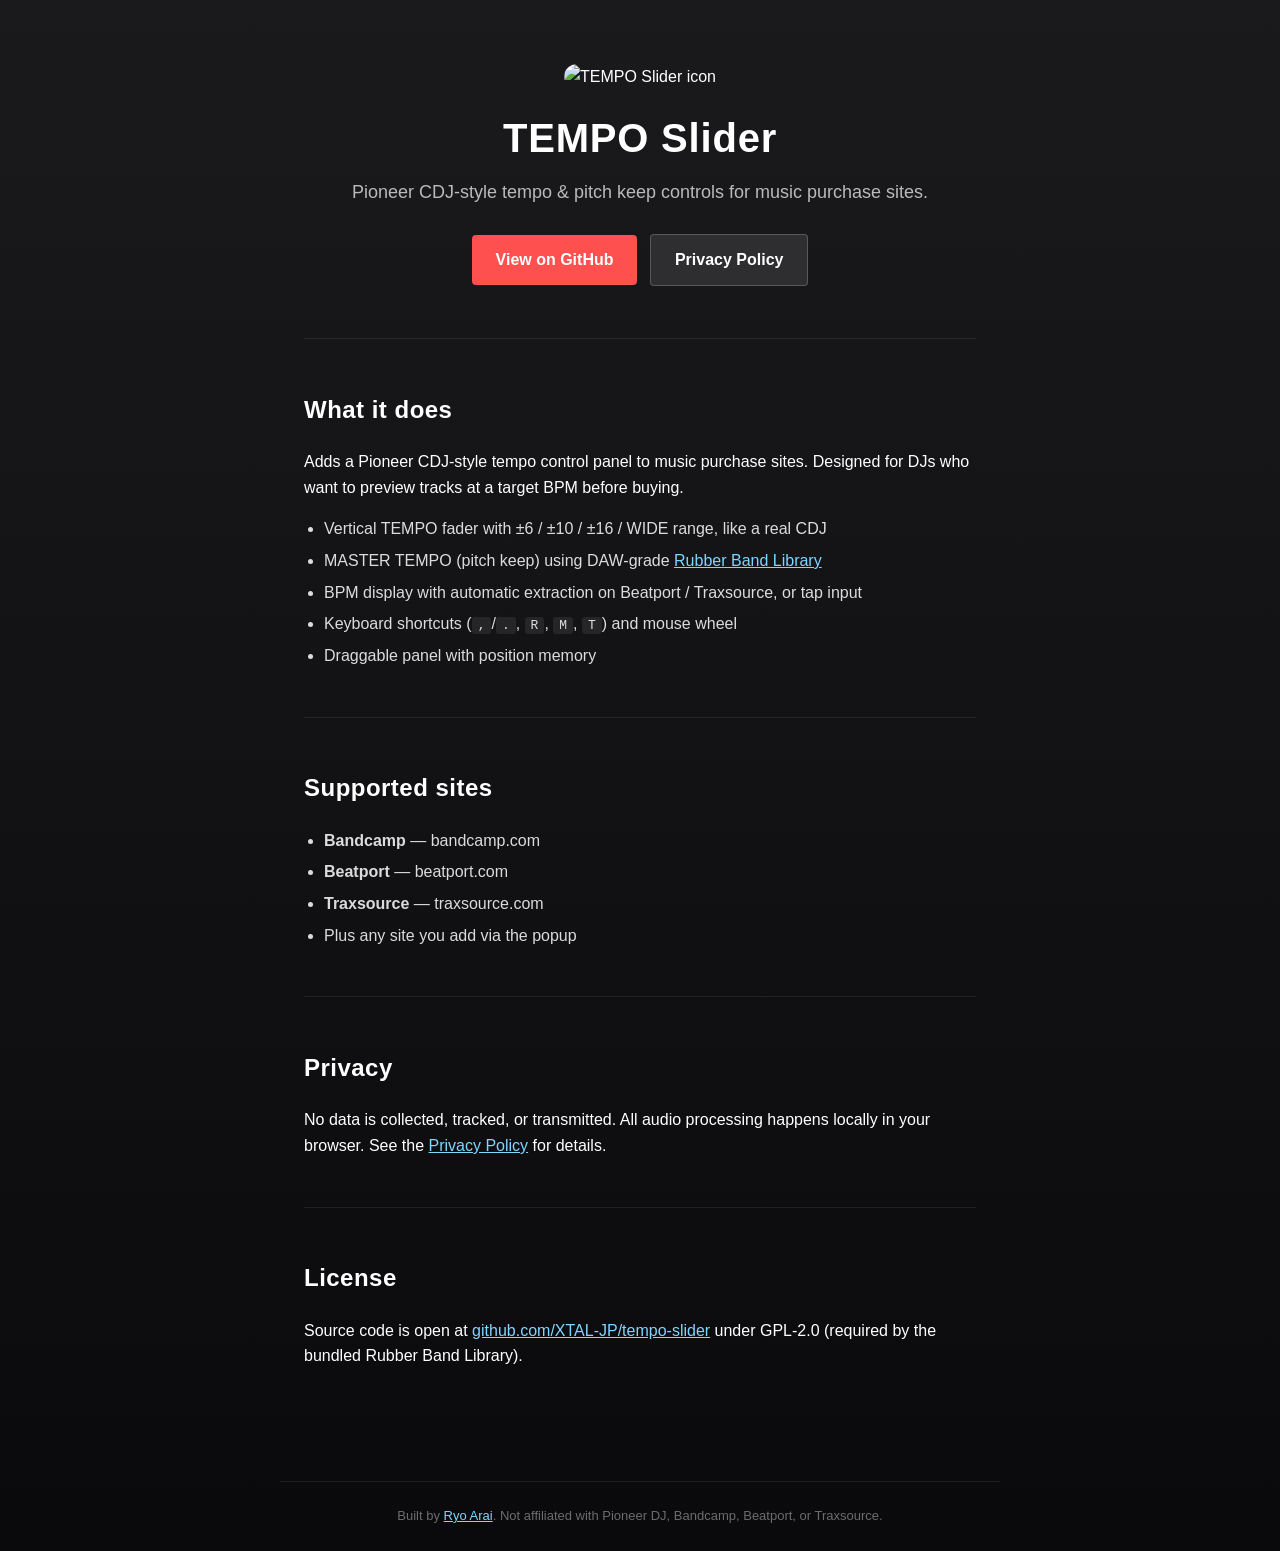
==== docs/index.html @ 85363c74 "chore: update repository URLs for ownership transfer to XTAL-JP Replace github.com/RyoArai/tempo-sli" ====
<!DOCTYPE html>
<html lang="en">
<head>
<meta charset="utf-8">
<meta name="viewport" content="width=device-width, initial-scale=1">
<title>TEMPO Slider — CDJ-style tempo controls for music purchase sites</title>
<style>
  :root { color-scheme: dark; }
  * { box-sizing: border-box; }
  body {
    margin: 0;
    font-family: -apple-system, BlinkMacSystemFont, 'Segoe UI', sans-serif;
    background: linear-gradient(180deg, #1a1a1d 0%, #0a0a0c 100%);
    color: #fff;
    line-height: 1.6;
  }
  header {
    max-width: 720px;
    margin: 0 auto;
    padding: 64px 24px 48px;
    text-align: center;
  }
  header img { width: 96px; height: 96px; border-radius: 18px; }
  h1 { font-size: 40px; margin: 16px 0 8px; letter-spacing: 0.02em; }
  .tagline { color: rgba(255,255,255,0.7); font-size: 18px; margin: 0 0 24px; }
  .cta {
    display: inline-block;
    padding: 12px 24px;
    background: #ff5050;
    color: #fff;
    border-radius: 4px;
    text-decoration: none;
    font-weight: 600;
    margin: 4px;
  }
  .cta.secondary {
    background: rgba(255,255,255,0.1);
    border: 1px solid rgba(255,255,255,0.2);
  }
  main { max-width: 720px; margin: 0 auto; padding: 0 24px 64px; }
  section { padding: 32px 0; border-top: 1px solid rgba(255,255,255,0.08); }
  h2 { font-size: 24px; letter-spacing: 0.02em; }
  ul { padding-left: 20px; color: rgba(255,255,255,0.85); }
  li { margin-bottom: 6px; }
  code, kbd {
    font-family: monospace;
    background: rgba(255,255,255,0.08);
    padding: 1px 6px;
    border-radius: 3px;
    font-size: 13px;
  }
  footer {
    max-width: 720px;
    margin: 0 auto;
    padding: 24px;
    text-align: center;
    color: rgba(255,255,255,0.4);
    font-size: 13px;
    border-top: 1px solid rgba(255,255,255,0.08);
  }
  a { color: #7fd6ff; }
</style>
</head>
<body>
<header>
  <img src="https://raw.githubusercontent.com/XTAL-JP/tempo-slider/main/src/icons/icon-128.png" alt="TEMPO Slider icon">
  <h1>TEMPO Slider</h1>
  <p class="tagline">Pioneer CDJ-style tempo &amp; pitch keep controls for music purchase sites.</p>
  <a class="cta" href="https://github.com/XTAL-JP/tempo-slider">View on GitHub</a>
  <a class="cta secondary" href="privacy.html">Privacy Policy</a>
</header>

<main>
  <section>
    <h2>What it does</h2>
    <p>Adds a Pioneer CDJ-style tempo control panel to music purchase sites. Designed for DJs who want to preview tracks at a target BPM before buying.</p>
    <ul>
      <li>Vertical TEMPO fader with ±6 / ±10 / ±16 / WIDE range, like a real CDJ</li>
      <li>MASTER TEMPO (pitch keep) using DAW-grade <a href="https://breakfastquay.com/rubberband/">Rubber Band Library</a></li>
      <li>BPM display with automatic extraction on Beatport / Traxsource, or tap input</li>
      <li>Keyboard shortcuts (<kbd>,</kbd>/<kbd>.</kbd>, <kbd>R</kbd>, <kbd>M</kbd>, <kbd>T</kbd>) and mouse wheel</li>
      <li>Draggable panel with position memory</li>
    </ul>
  </section>

  <section>
    <h2>Supported sites</h2>
    <ul>
      <li><strong>Bandcamp</strong> — bandcamp.com</li>
      <li><strong>Beatport</strong> — beatport.com</li>
      <li><strong>Traxsource</strong> — traxsource.com</li>
      <li>Plus any site you add via the popup</li>
    </ul>
  </section>

  <section>
    <h2>Privacy</h2>
    <p>No data is collected, tracked, or transmitted. All audio processing happens locally in your browser. See the <a href="privacy.html">Privacy Policy</a> for details.</p>
  </section>

  <section>
    <h2>License</h2>
    <p>Source code is open at <a href="https://github.com/XTAL-JP/tempo-slider">github.com/XTAL-JP/tempo-slider</a> under GPL-2.0 (required by the bundled Rubber Band Library).</p>
  </section>
</main>

<footer>
  Built by <a href="https://github.com/XTAL-JP">Ryo Arai</a>. Not affiliated with Pioneer DJ, Bandcamp, Beatport, or Traxsource.
</footer>
</body>
</html>
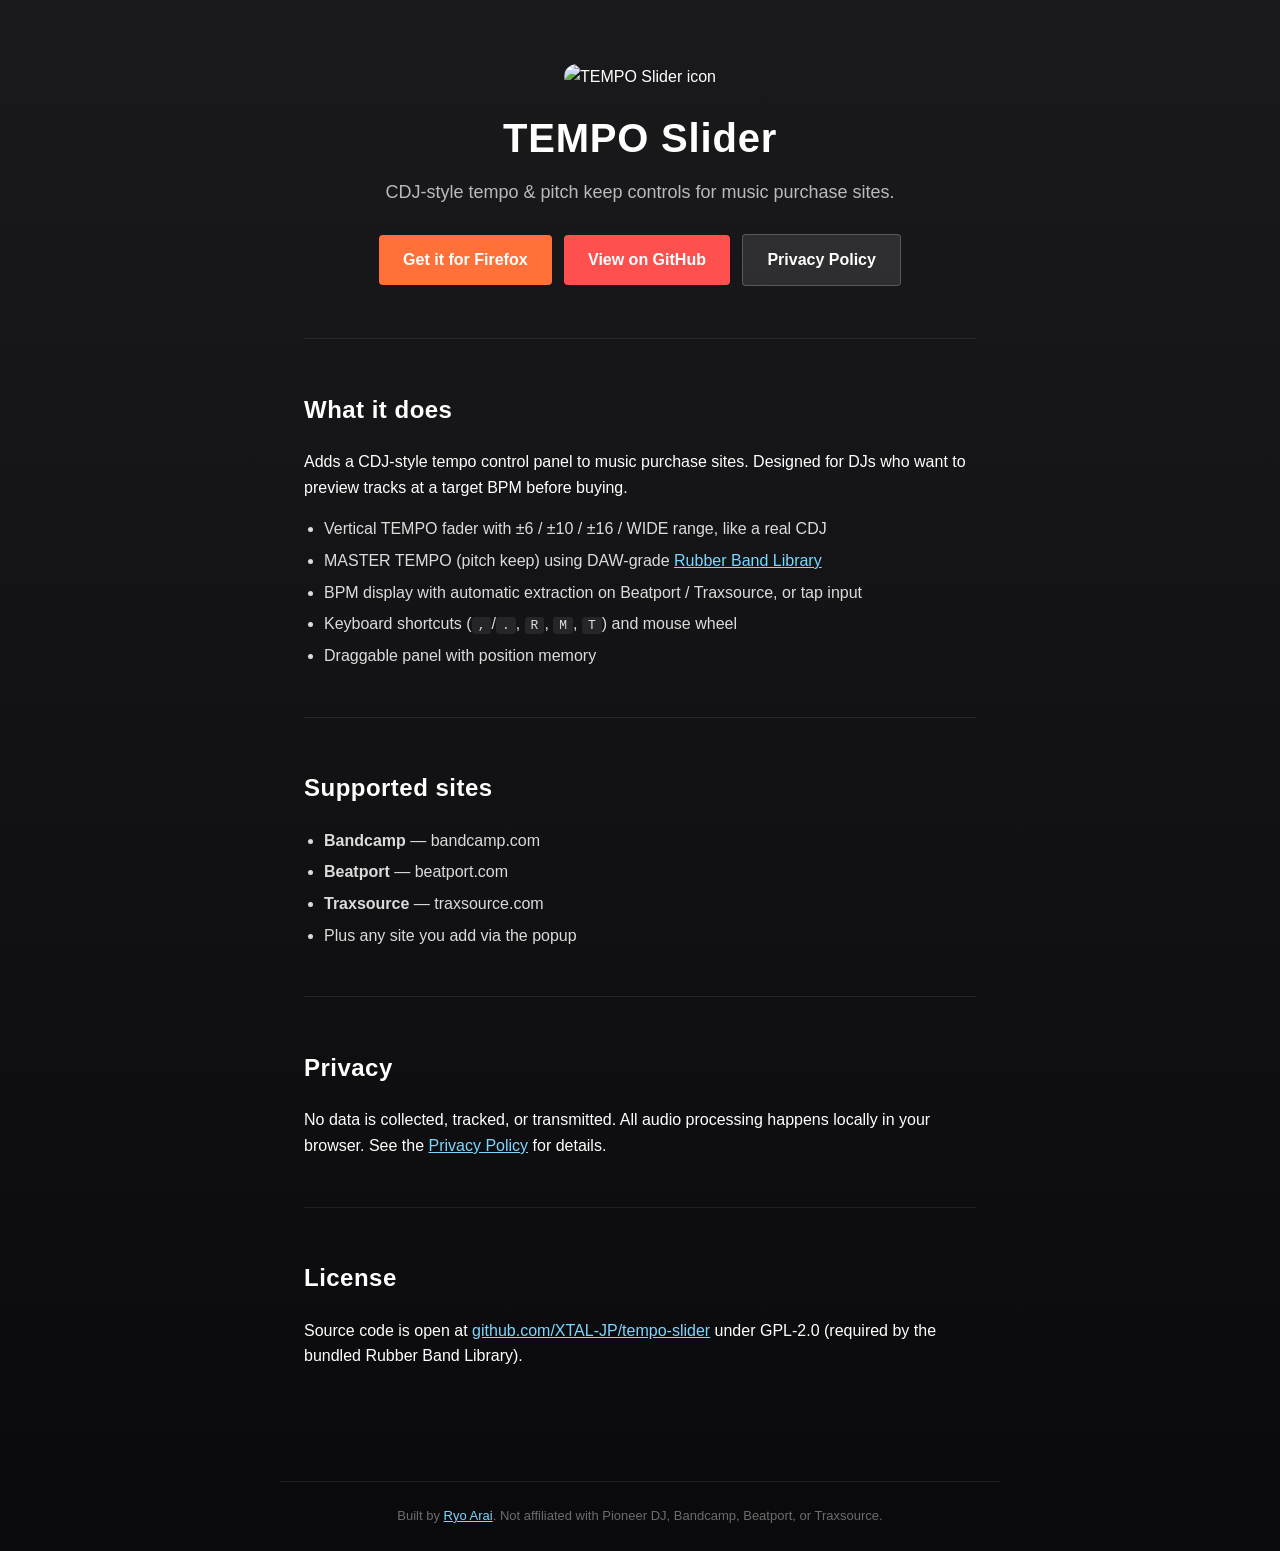
==== commit 890396dc: "docs: Firefox AMO リンクを追加 AMO で v0.6.4 が公開承認されたため、README と GitHub Pages トップに Firefox Add-on リンクを追加。  " ====
--- a/docs/index.html
+++ b/docs/index.html
@@ -37,6 +37,9 @@
     background: rgba(255,255,255,0.1);
     border: 1px solid rgba(255,255,255,0.2);
   }
+  .cta.firefox {
+    background: #ff7139;
+  }
   main { max-width: 720px; margin: 0 auto; padding: 0 24px 64px; }
   section { padding: 32px 0; border-top: 1px solid rgba(255,255,255,0.08); }
   h2 { font-size: 24px; letter-spacing: 0.02em; }
@@ -65,7 +68,8 @@
 <header>
   <img src="https://raw.githubusercontent.com/XTAL-JP/tempo-slider/main/src/icons/icon-128.png" alt="TEMPO Slider icon">
   <h1>TEMPO Slider</h1>
-  <p class="tagline">Pioneer CDJ-style tempo &amp; pitch keep controls for music purchase sites.</p>
+  <p class="tagline">CDJ-style tempo &amp; pitch keep controls for music purchase sites.</p>
+  <a class="cta firefox" href="https://addons.mozilla.org/addon/tempo-slider/">Get it for Firefox</a>
   <a class="cta" href="https://github.com/XTAL-JP/tempo-slider">View on GitHub</a>
   <a class="cta secondary" href="privacy.html">Privacy Policy</a>
 </header>
@@ -73,7 +77,7 @@
 <main>
   <section>
     <h2>What it does</h2>
-    <p>Adds a Pioneer CDJ-style tempo control panel to music purchase sites. Designed for DJs who want to preview tracks at a target BPM before buying.</p>
+    <p>Adds a CDJ-style tempo control panel to music purchase sites. Designed for DJs who want to preview tracks at a target BPM before buying.</p>
     <ul>
       <li>Vertical TEMPO fader with ±6 / ±10 / ±16 / WIDE range, like a real CDJ</li>
       <li>MASTER TEMPO (pitch keep) using DAW-grade <a href="https://breakfastquay.com/rubberband/">Rubber Band Library</a></li>
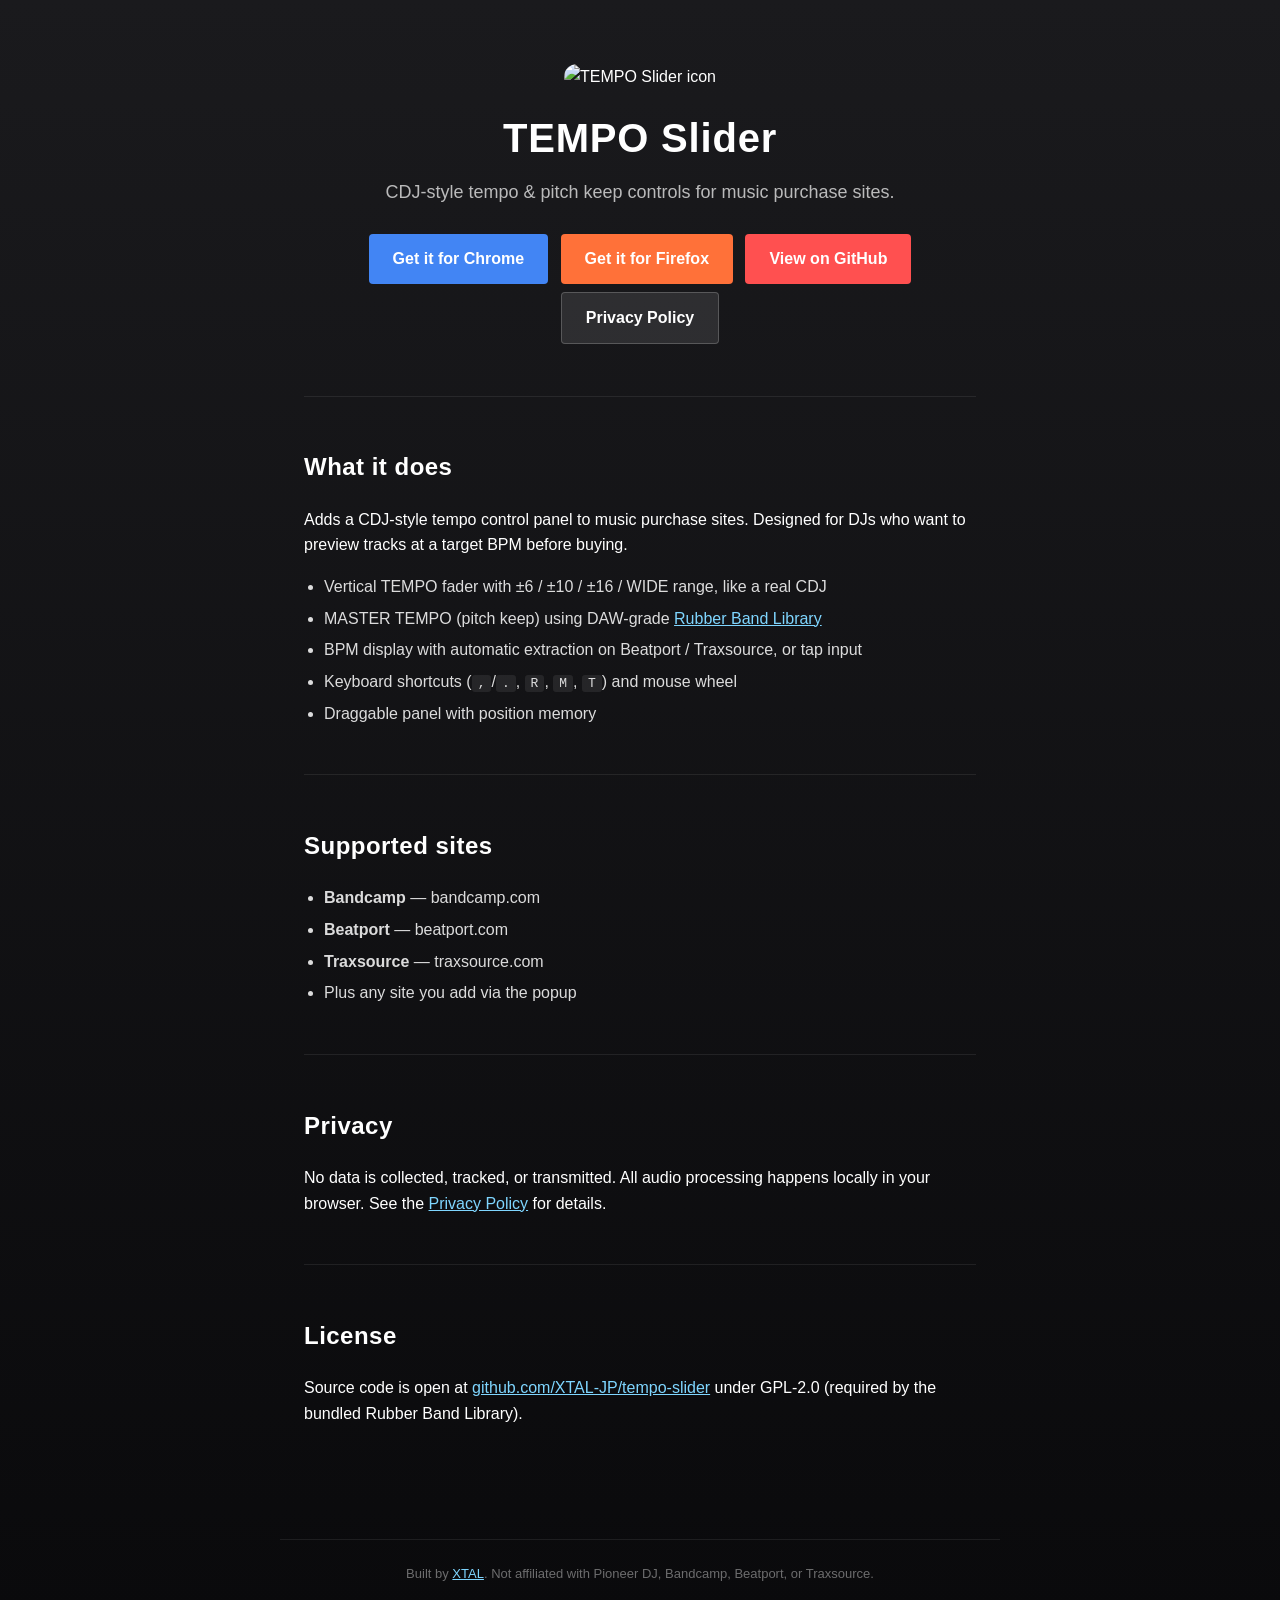
==== commit 2e881b0d: "docs: Chrome Web Store 公開URLを README とランディングページに反映 - README: Chrome Web Store バッジ追加、インストールセクションを再編（ス" ====
--- a/docs/index.html
+++ b/docs/index.html
@@ -37,6 +37,9 @@
     background: rgba(255,255,255,0.1);
     border: 1px solid rgba(255,255,255,0.2);
   }
+  .cta.chrome {
+    background: #4285f4;
+  }
   .cta.firefox {
     background: #ff7139;
   }
@@ -69,6 +72,7 @@
   <img src="https://raw.githubusercontent.com/XTAL-JP/tempo-slider/main/src/icons/icon-128.png" alt="TEMPO Slider icon">
   <h1>TEMPO Slider</h1>
   <p class="tagline">CDJ-style tempo &amp; pitch keep controls for music purchase sites.</p>
+  <a class="cta chrome" href="https://chromewebstore.google.com/detail/tempo-slider/khfoddahloneinahhnejjpjengdaglcl">Get it for Chrome</a>
   <a class="cta firefox" href="https://addons.mozilla.org/addon/tempo-slider/">Get it for Firefox</a>
   <a class="cta" href="https://github.com/XTAL-JP/tempo-slider">View on GitHub</a>
   <a class="cta secondary" href="privacy.html">Privacy Policy</a>
@@ -109,7 +113,7 @@
 </main>
 
 <footer>
-  Built by <a href="https://github.com/XTAL-JP">Ryo Arai</a>. Not affiliated with Pioneer DJ, Bandcamp, Beatport, or Traxsource.
+  Built by <a href="https://github.com/XTAL-JP">XTAL</a>. Not affiliated with Pioneer DJ, Bandcamp, Beatport, or Traxsource.
 </footer>
 </body>
 </html>
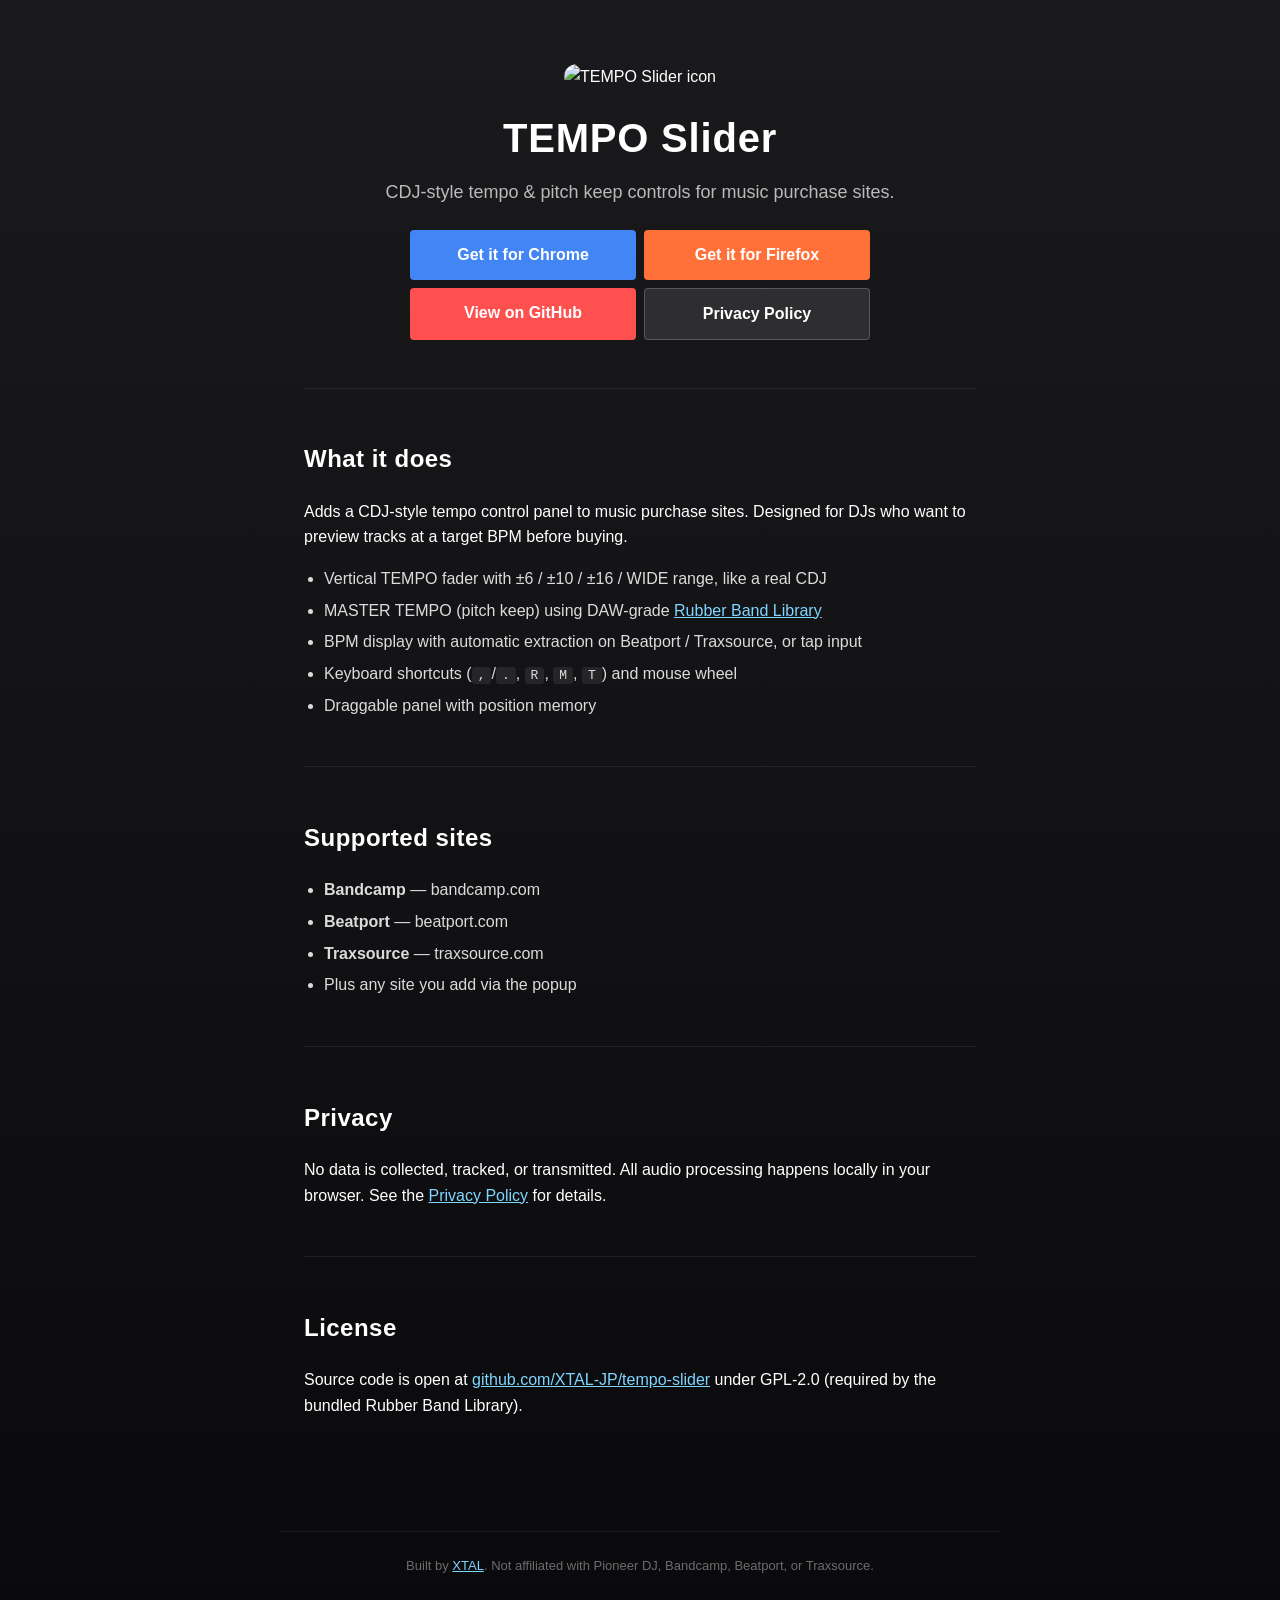
==== commit ec6a0b08: "chore: GitHub Pages のCTAボタンを 2列×2行 グリッドに変更 3+1で見栄えが悪かったため、CSS Grid で 2x2 に整列。  Co-Authored-By: Claud" ====
--- a/docs/index.html
+++ b/docs/index.html
@@ -23,15 +23,22 @@
   header img { width: 96px; height: 96px; border-radius: 18px; }
   h1 { font-size: 40px; margin: 16px 0 8px; letter-spacing: 0.02em; }
   .tagline { color: rgba(255,255,255,0.7); font-size: 18px; margin: 0 0 24px; }
+  .cta-grid {
+    display: grid;
+    grid-template-columns: 1fr 1fr;
+    gap: 8px;
+    max-width: 460px;
+    margin: 0 auto;
+  }
   .cta {
-    display: inline-block;
+    display: block;
     padding: 12px 24px;
     background: #ff5050;
     color: #fff;
     border-radius: 4px;
     text-decoration: none;
     font-weight: 600;
-    margin: 4px;
+    text-align: center;
   }
   .cta.secondary {
     background: rgba(255,255,255,0.1);
@@ -72,10 +79,12 @@
   <img src="https://raw.githubusercontent.com/XTAL-JP/tempo-slider/main/src/icons/icon-128.png" alt="TEMPO Slider icon">
   <h1>TEMPO Slider</h1>
   <p class="tagline">CDJ-style tempo &amp; pitch keep controls for music purchase sites.</p>
-  <a class="cta chrome" href="https://chromewebstore.google.com/detail/tempo-slider/khfoddahloneinahhnejjpjengdaglcl">Get it for Chrome</a>
-  <a class="cta firefox" href="https://addons.mozilla.org/addon/tempo-slider/">Get it for Firefox</a>
-  <a class="cta" href="https://github.com/XTAL-JP/tempo-slider">View on GitHub</a>
-  <a class="cta secondary" href="privacy.html">Privacy Policy</a>
+  <div class="cta-grid">
+    <a class="cta chrome" href="https://chromewebstore.google.com/detail/tempo-slider/khfoddahloneinahhnejjpjengdaglcl">Get it for Chrome</a>
+    <a class="cta firefox" href="https://addons.mozilla.org/addon/tempo-slider/">Get it for Firefox</a>
+    <a class="cta" href="https://github.com/XTAL-JP/tempo-slider">View on GitHub</a>
+    <a class="cta secondary" href="privacy.html">Privacy Policy</a>
+  </div>
 </header>
 
 <main>
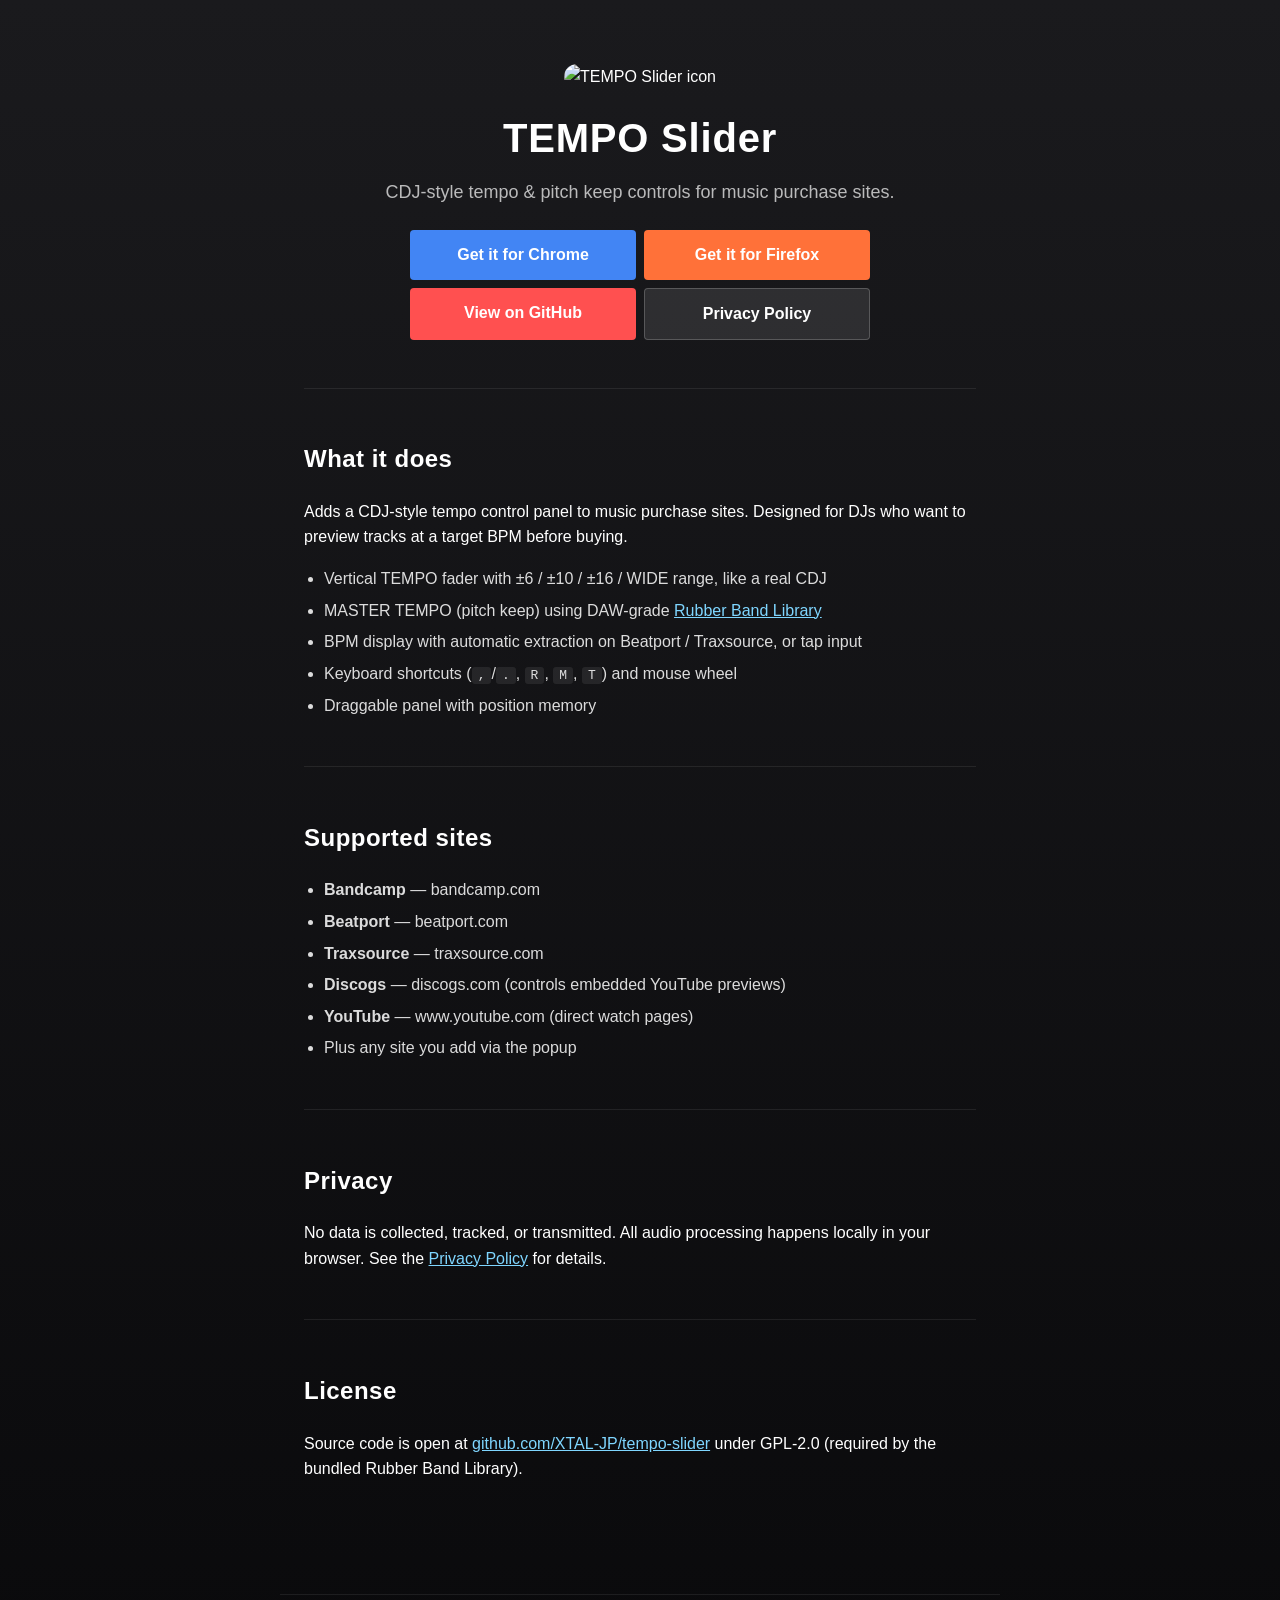
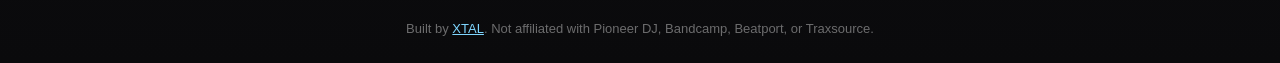
==== commit 00af410c: "feat: YouTube (www.youtube.com) を組み込みサポートサイトに追加 これまで YouTube 単体ページではパネルが出ず、Discogs 等の埋め込み iframe 経由で" ====
--- a/docs/index.html
+++ b/docs/index.html
@@ -106,6 +106,8 @@
       <li><strong>Bandcamp</strong> — bandcamp.com</li>
       <li><strong>Beatport</strong> — beatport.com</li>
       <li><strong>Traxsource</strong> — traxsource.com</li>
+      <li><strong>Discogs</strong> — discogs.com (controls embedded YouTube previews)</li>
+      <li><strong>YouTube</strong> — www.youtube.com (direct watch pages)</li>
       <li>Plus any site you add via the popup</li>
     </ul>
   </section>
